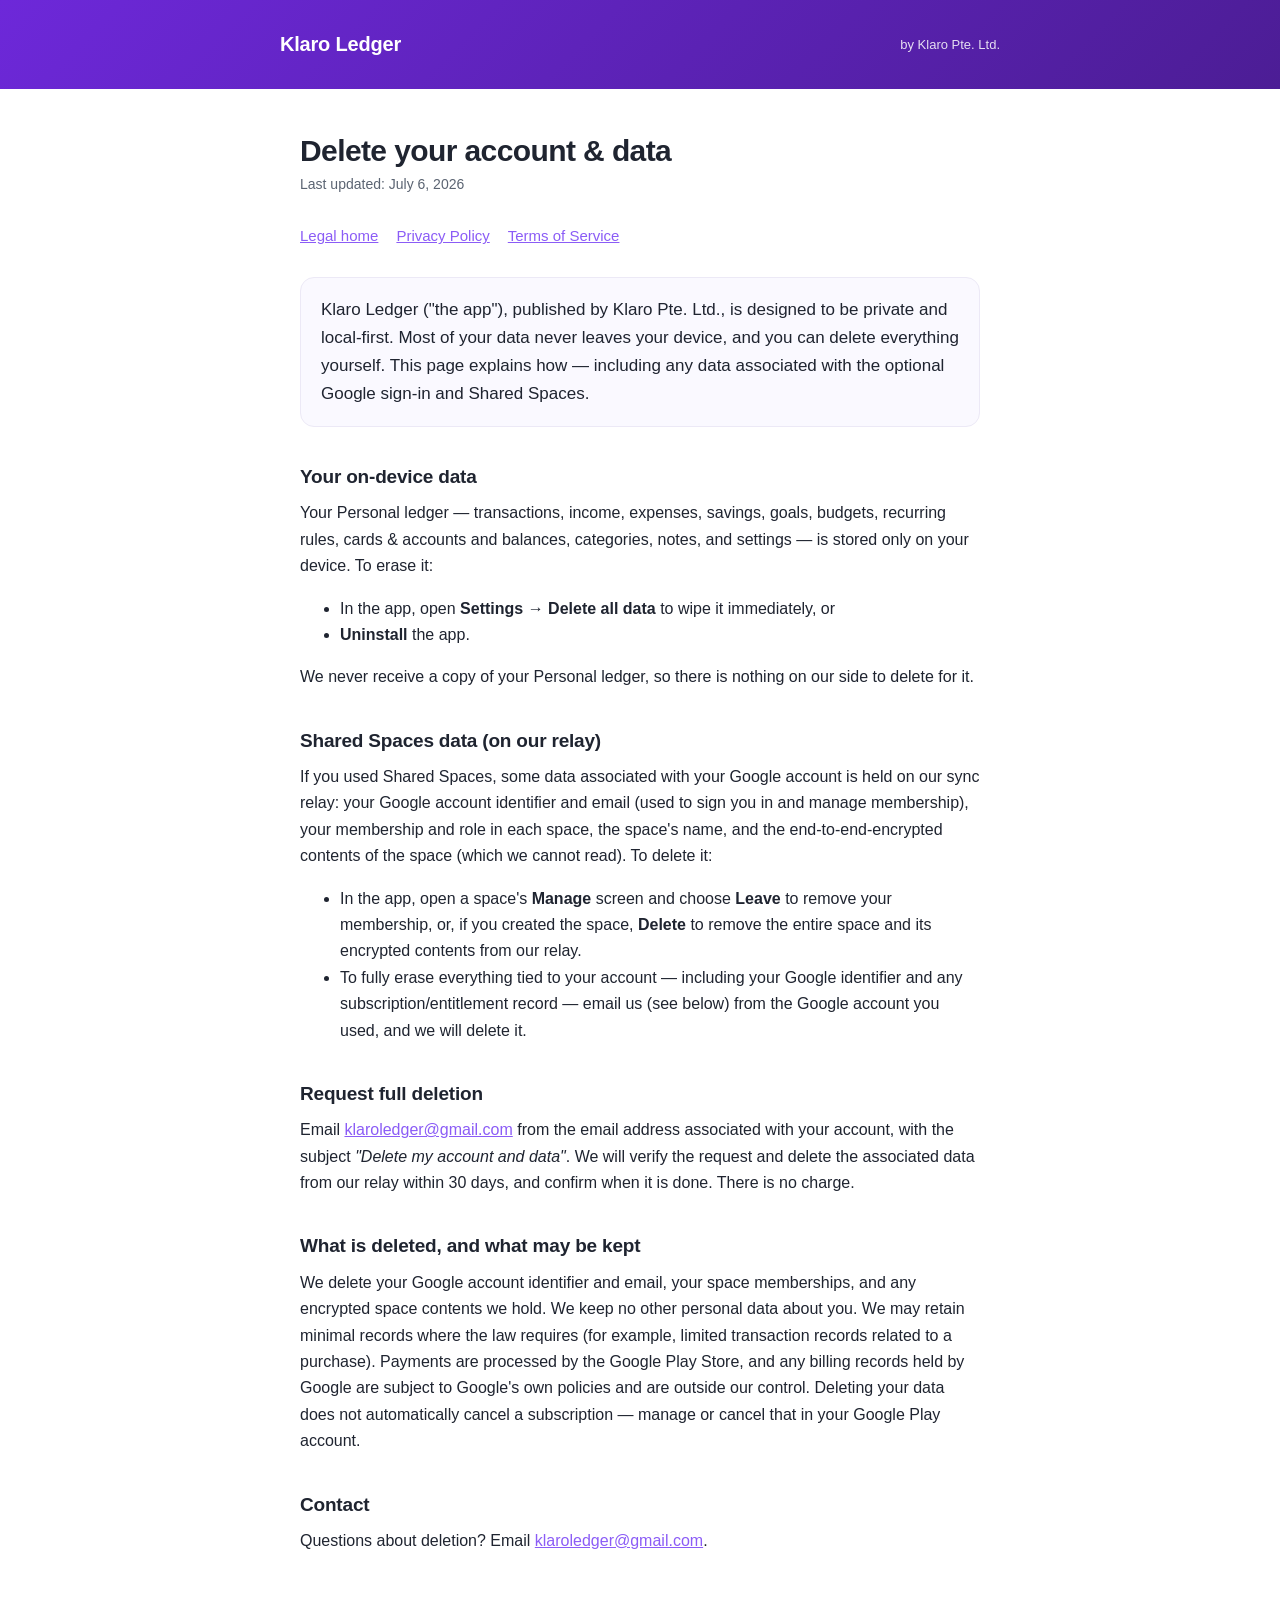
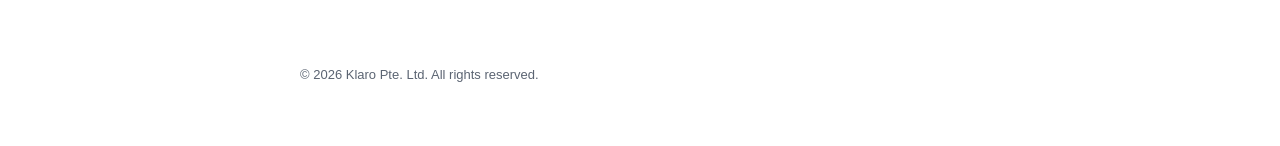
==== delete-account.html @ 84c923a6 "Add account & data deletion page (Play account-deletion requirement) Public, login-free page explain" ====
<!doctype html>
<html lang="en">
  <head>
    <meta charset="utf-8" />
    <meta name="viewport" content="width=device-width, initial-scale=1" />
    <title>Delete your account &amp; data — Klaro Ledger</title>
    <meta
      name="description"
      content="How to delete your Klaro Ledger account and data, including on-device data and any Shared Spaces data on our relay."
    />
    <link rel="stylesheet" href="style.css" />
  </head>
  <body>
    <div class="band">
      <div class="band-inner">
        <span class="mark">Klaro Ledger</span>
        <span class="tag">by Klaro Pte. Ltd.</span>
      </div>
    </div>
    <main class="wrap">
      <h1>Delete your account &amp; data</h1>
      <p class="updated">Last updated: July 6, 2026</p>
      <nav class="nav">
        <a href="index.html">Legal home</a>
        <a href="privacy.html">Privacy Policy</a>
        <a href="terms.html">Terms of Service</a>
      </nav>

      <p class="lead">
        Klaro Ledger ("the app"), published by Klaro Pte. Ltd., is designed to be
        private and local-first. Most of your data never leaves your device, and
        you can delete everything yourself. This page explains how — including any
        data associated with the optional Google sign-in and Shared Spaces.
      </p>

      <h2>Your on-device data</h2>
      <p>
        Your Personal ledger — transactions, income, expenses, savings, goals,
        budgets, recurring rules, cards &amp; accounts and balances, categories,
        notes, and settings — is stored only on your device. To erase it:
      </p>
      <ul>
        <li>
          In the app, open <strong>Settings → Delete all data</strong> to wipe it
          immediately, or
        </li>
        <li><strong>Uninstall</strong> the app.</li>
      </ul>
      <p>
        We never receive a copy of your Personal ledger, so there is nothing on
        our side to delete for it.
      </p>

      <h2>Shared Spaces data (on our relay)</h2>
      <p>
        If you used Shared Spaces, some data associated with your Google account
        is held on our sync relay: your Google account identifier and email (used
        to sign you in and manage membership), your membership and role in each
        space, the space's name, and the end-to-end-encrypted contents of the
        space (which we cannot read). To delete it:
      </p>
      <ul>
        <li>
          In the app, open a space's <strong>Manage</strong> screen and choose
          <strong>Leave</strong> to remove your membership, or, if you created the
          space, <strong>Delete</strong> to remove the entire space and its
          encrypted contents from our relay.
        </li>
        <li>
          To fully erase everything tied to your account — including your Google
          identifier and any subscription/entitlement record — email us (see
          below) from the Google account you used, and we will delete it.
        </li>
      </ul>

      <h2>Request full deletion</h2>
      <p>
        Email
        <a href="mailto:klaroledger@gmail.com">klaroledger@gmail.com</a> from the
        email address associated with your account, with the subject
        <em>"Delete my account and data"</em>. We will verify the request and
        delete the associated data from our relay within 30 days, and confirm
        when it is done. There is no charge.
      </p>

      <h2>What is deleted, and what may be kept</h2>
      <p>
        We delete your Google account identifier and email, your space
        memberships, and any encrypted space contents we hold. We keep no other
        personal data about you. We may retain minimal records where the law
        requires (for example, limited transaction records related to a
        purchase). Payments are processed by the Google Play Store, and any
        billing records held by Google are subject to Google's own policies and
        are outside our control. Deleting your data does not automatically cancel
        a subscription — manage or cancel that in your Google Play account.
      </p>

      <h2>Contact</h2>
      <p>
        Questions about deletion? Email
        <a href="mailto:klaroledger@gmail.com">klaroledger@gmail.com</a>.
      </p>
    </main>
    <footer>&copy; 2026 Klaro Pte. Ltd. All rights reserved.</footer>
  </body>
</html>
---- style.css ----
:root {
  --brand: #6d28d9;
  --brand-deep: #4c1d95;
  --brand-soft: #8b5cf6;
  --bg: #ffffff;
  --fg: #1f2430;
  --muted: #5b6472;
  --card: #faf9ff;
  --border: #ece9f6;
}

@media (prefers-color-scheme: dark) {
  :root {
    --bg: #0f1115;
    --fg: #e8e9ee;
    --muted: #a0a6b2;
    --card: #161922;
    --border: #262b37;
    --brand-soft: #a78bfa;
  }
}

* { box-sizing: border-box; }
html { -webkit-text-size-adjust: 100%; }

body {
  margin: 0;
  background: var(--bg);
  color: var(--fg);
  font: 16px/1.65 -apple-system, BlinkMacSystemFont, "Segoe UI", Roboto,
    Helvetica, Arial, sans-serif;
}

.band {
  background: linear-gradient(135deg, var(--brand), var(--brand-deep));
  color: #fff;
  padding: 28px 20px;
}
.band-inner {
  max-width: 720px;
  margin: 0 auto;
  display: flex;
  align-items: center;
  gap: 14px;
}
.band .mark {
  font-size: 20px;
  font-weight: 700;
  letter-spacing: -0.01em;
}
.band .tag {
  margin-left: auto;
  font-size: 13px;
  opacity: 0.85;
}

.wrap {
  max-width: 720px;
  margin: 0 auto;
  padding: 36px 20px 96px;
}

h1 {
  font-size: 30px;
  line-height: 1.2;
  letter-spacing: -0.02em;
  margin: 8px 0 4px;
}
.updated {
  color: var(--muted);
  font-size: 14px;
  margin: 0 0 28px;
}

h2 {
  font-size: 19px;
  letter-spacing: -0.01em;
  margin: 34px 0 8px;
}
p { margin: 0 0 14px; }

a { color: var(--brand-soft); }

.lead {
  font-size: 17px;
  color: var(--fg);
  background: var(--card);
  border: 1px solid var(--border);
  border-radius: 14px;
  padding: 18px 20px;
  margin-bottom: 8px;
}

.nav {
  display: flex;
  gap: 18px;
  margin: 8px 0 28px;
  font-size: 15px;
}

.home-card {
  display: block;
  background: var(--card);
  border: 1px solid var(--border);
  border-radius: 16px;
  padding: 22px 24px;
  margin: 14px 0;
  text-decoration: none;
  color: var(--fg);
}
.home-card:hover { border-color: var(--brand-soft); }
.home-card .t { font-size: 18px; font-weight: 600; }
.home-card .d { color: var(--muted); font-size: 15px; margin-top: 4px; }

footer {
  max-width: 720px;
  margin: 0 auto;
  padding: 0 20px 60px;
  color: var(--muted);
  font-size: 13px;
}
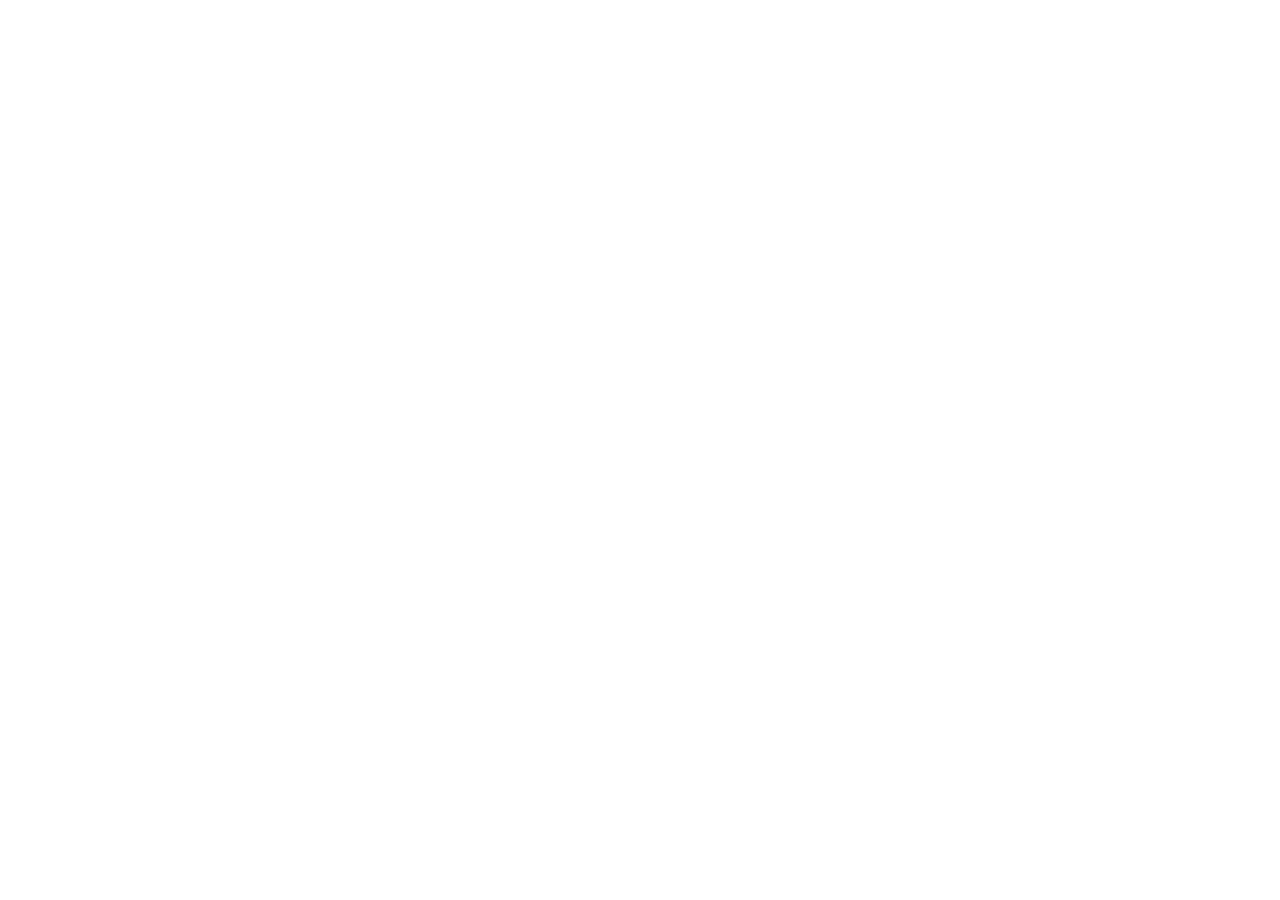
==== commit 830312dc: "Retire: redirect legal pages to klaroledger.app" ====
--- a/delete-account.html
+++ b/delete-account.html
@@ -2,105 +2,16 @@
 <html lang="en">
   <head>
     <meta charset="utf-8" />
-    <meta name="viewport" content="width=device-width, initial-scale=1" />
-    <title>Delete your account &amp; data — Klaro Ledger</title>
-    <meta
-      name="description"
-      content="How to delete your Klaro Ledger account and data, including on-device data and any Shared Spaces data on our relay."
-    />
-    <link rel="stylesheet" href="style.css" />
+    <title>Moved — Klaro Ledger Account &amp; Data Deletion</title>
+    <meta name="robots" content="noindex" />
+    <meta http-equiv="refresh" content="0; url=https://klaroledger.app/delete-account" />
+    <link rel="canonical" href="https://klaroledger.app/delete-account" />
+    <script>location.replace("https://klaroledger.app/delete-account");</script>
   </head>
   <body>
-    <div class="band">
-      <div class="band-inner">
-        <span class="mark">Klaro Ledger</span>
-        <span class="tag">by Klaro Pte. Ltd.</span>
-      </div>
-    </div>
-    <main class="wrap">
-      <h1>Delete your account &amp; data</h1>
-      <p class="updated">Last updated: July 6, 2026</p>
-      <nav class="nav">
-        <a href="index.html">Legal home</a>
-        <a href="privacy.html">Privacy Policy</a>
-        <a href="terms.html">Terms of Service</a>
-      </nav>
-
-      <p class="lead">
-        Klaro Ledger ("the app"), published by Klaro Pte. Ltd., is designed to be
-        private and local-first. Most of your data never leaves your device, and
-        you can delete everything yourself. This page explains how — including any
-        data associated with the optional Google sign-in and Shared Spaces.
-      </p>
-
-      <h2>Your on-device data</h2>
-      <p>
-        Your Personal ledger — transactions, income, expenses, savings, goals,
-        budgets, recurring rules, cards &amp; accounts and balances, categories,
-        notes, and settings — is stored only on your device. To erase it:
-      </p>
-      <ul>
-        <li>
-          In the app, open <strong>Settings → Delete all data</strong> to wipe it
-          immediately, or
-        </li>
-        <li><strong>Uninstall</strong> the app.</li>
-      </ul>
-      <p>
-        We never receive a copy of your Personal ledger, so there is nothing on
-        our side to delete for it.
-      </p>
-
-      <h2>Shared Spaces data (on our relay)</h2>
-      <p>
-        If you used Shared Spaces, some data associated with your Google account
-        is held on our sync relay: your Google account identifier and email (used
-        to sign you in and manage membership), your membership and role in each
-        space, the space's name, and the end-to-end-encrypted contents of the
-        space (which we cannot read). To delete it:
-      </p>
-      <ul>
-        <li>
-          In the app, open a space's <strong>Manage</strong> screen and choose
-          <strong>Leave</strong> to remove your membership, or, if you created the
-          space, <strong>Delete</strong> to remove the entire space and its
-          encrypted contents from our relay.
-        </li>
-        <li>
-          To fully erase everything tied to your account — including your Google
-          identifier and any subscription/entitlement record — email us (see
-          below) from the Google account you used, and we will delete it.
-        </li>
-      </ul>
-
-      <h2>Request full deletion</h2>
-      <p>
-        Email
-        <a href="mailto:klaroledger@gmail.com">klaroledger@gmail.com</a> from the
-        email address associated with your account, with the subject
-        <em>"Delete my account and data"</em>. We will verify the request and
-        delete the associated data from our relay within 30 days, and confirm
-        when it is done. There is no charge.
-      </p>
-
-      <h2>What is deleted, and what may be kept</h2>
-      <p>
-        We delete your Google account identifier and email, your space
-        memberships, and any encrypted space contents we hold. We keep no other
-        personal data about you. We may retain minimal records where the law
-        requires (for example, limited transaction records related to a
-        purchase). Payments are processed by the Google Play Store, and any
-        billing records held by Google are subject to Google's own policies and
-        are outside our control. Deleting your data does not automatically cancel
-        a subscription — manage or cancel that in your Google Play account.
-      </p>
-
-      <h2>Contact</h2>
-      <p>
-        Questions about deletion? Email
-        <a href="mailto:klaroledger@gmail.com">klaroledger@gmail.com</a>.
-      </p>
-    </main>
-    <footer>&copy; 2026 Klaro Pte. Ltd. All rights reserved.</footer>
+    <p>
+      This page has moved to
+      <a href="https://klaroledger.app/delete-account">klaroledger.app/delete-account</a>.
+    </p>
   </body>
 </html>
